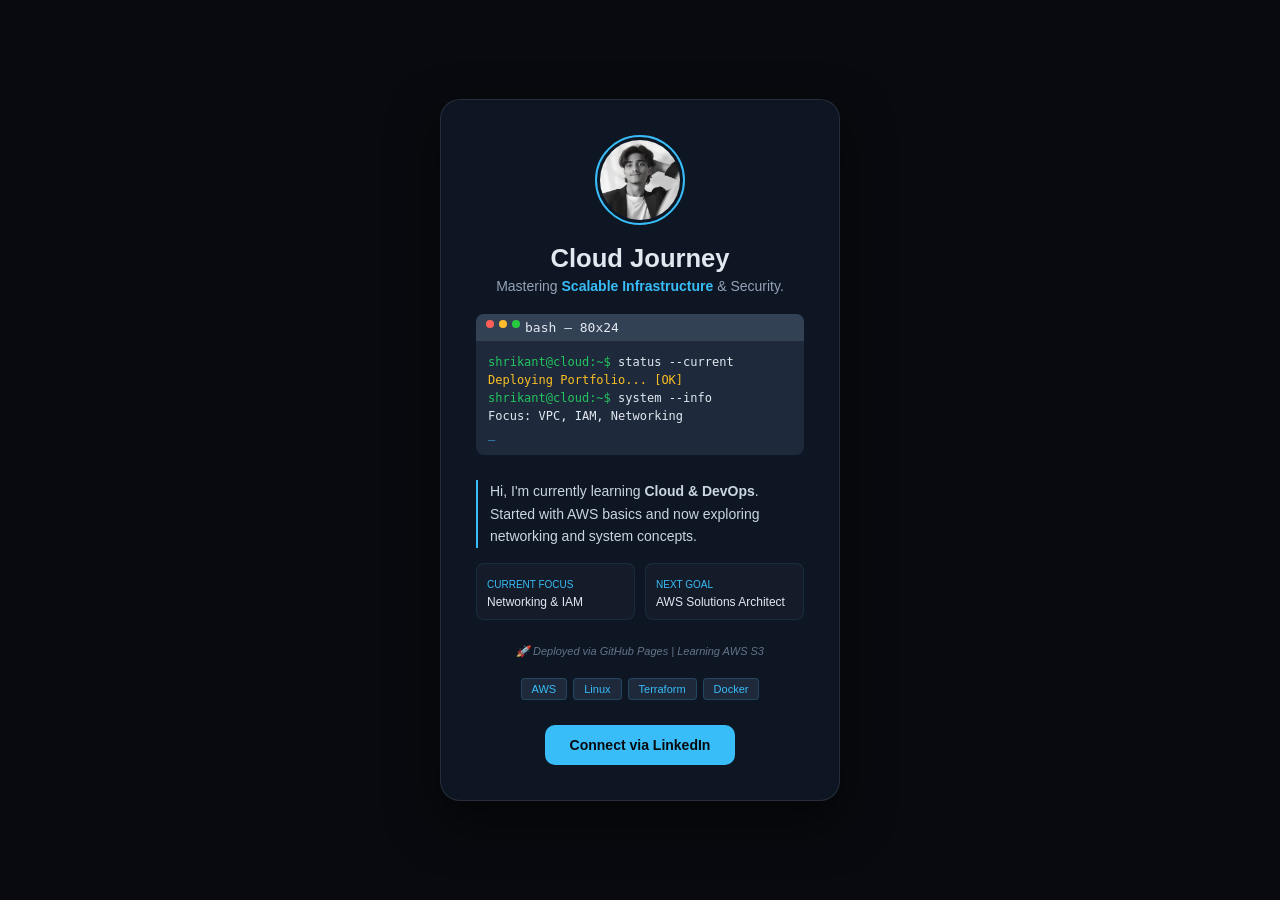
==== index.html @ 122cef23 "Update index.html" ====
<!DOCTYPE html>
<html lang="en">
<head>
    <meta charset="UTF-8">
    <meta name="viewport" content="width=device-width, initial-scale=1.0">
    <title>Shrikant | Cloud Journey</title>
    <link rel="stylesheet" href="style.css">
</head>
<body>

    <div class="glass-wrapper">
        <header>
            <div class="avatar">
                <img src="profile_pic.jpeg" alt="Shrikant Profile">
            </div>
            <h1>Cloud Journey</h1>
            <p>Mastering <span>Scalable Infrastructure</span> & Security.</p>
        </header>

        <div class="terminal">
            <div class="terminal-header">
                <span class="btn red"></span>
                <span class="btn yellow"></span>
                <span class="btn green"></span>
                <span class="title">bash — 80x24</span>
            </div>
            <div class="terminal-body">
                <p><span class="prompt">shrikant@cloud:~$</span> status --current</p>
                <p class="output success">Deploying Portfolio... [OK]</p>
                <p><span class="prompt">shrikant@cloud:~$</span> system --info</p>
                <p class="output">Focus: VPC, IAM, Networking</p>
                <span class="cursor">_</span>
            </div>
        </div>

        <div class="bio-content">
            <p class="about-me">
                Hi, I'm currently learning <strong>Cloud & DevOps</strong>. 
                Started with AWS basics and now exploring networking and system concepts.
            </p>
            
            <div class="learning-grid">
                <div class="goal-card">
                    <small>Current Focus</small>
                    <p>Networking & IAM</p>
                </div>
                <div class="goal-card">
                    <small>Next Goal</small>
                    <p>AWS Solutions Architect</p>
                </div>
            </div>
        </div>

        <div class="proof-footer">
            <p>🚀 Deployed via GitHub Pages | Learning AWS S3</p>
        </div>

        <div class="stack-container">
            <span class="badge">AWS</span>
            <span class="badge">Linux</span>
            <span class="badge">Terraform</span>
            <span class="badge">Docker</span>
        </div>

        <div class="action-area">
            <a href="https://www.linkedin.com/in/shrikant-wadikar-cloud" class="main-btn" target="_blank">
                Connect via LinkedIn
            </a>
        </div>
    </div>

</body>
</html>
---- style.css ----
/* Core Variables */
:root {
    --bg-color: #080a0f;
    --card-bg: rgba(17, 25, 40, 0.8);
    --primary-blue: #38bdf8;
    --text-main: #e2e8f0;
    --text-dim: #94a3b8;
}

* { margin: 0; padding: 0; box-sizing: border-box; }

body {
    background-color: var(--bg-color);
    font-family: 'Inter', -apple-system, sans-serif;
    color: var(--text-main);
    display: flex;
    justify-content: center;
    align-items: center;
    min-height: 100vh;
    padding: 20px;
}

.glass-wrapper {
    background: var(--card-bg);
    backdrop-filter: blur(12px);
    border: 1px solid rgba(255, 255, 255, 0.1);
    border-radius: 20px;
    padding: 35px;
    width: 100%;
    max-width: 400px;
    text-align: center;
    box-shadow: 0 20px 50px rgba(0,0,0,0.5);
}

/* Header & Avatar */
.avatar img {
    width: 90px;
    height: 90px;
    border-radius: 50%;
    border: 2px solid var(--primary-blue);
    padding: 3px;
    margin-bottom: 15px;
}

h1 { font-size: 1.6rem; margin-bottom: 5px; }
header p { color: var(--text-dim); font-size: 14px; margin-bottom: 20px; }
header p span { color: var(--primary-blue); font-weight: 600; }

/* Terminal Styles (Same as before but cleaner) */
.terminal {
    background: #1e293b;
    border-radius: 8px;
    text-align: left;
    margin-bottom: 25px;
    overflow: hidden;
    font-family: monospace;
}
.terminal-header { background: #334155; padding: 6px 10px; display: flex; gap: 5px; }
.btn { width: 8px; height: 8px; border-radius: 50%; }
.red { background: #ff5f56; } .yellow { background: #ffbd2e; } .green { background: #27c93f; }
.terminal-body { padding: 12px; font-size: 12px; line-height: 1.5; }
.prompt { color: #22c55e; }
.success { color: #fbbf24; }
.cursor { animation: blink 1s infinite; color: var(--primary-blue); }
@keyframes blink { 50% { opacity: 0; } }

/* NEW: Bio & Goals Section */
.bio-content { text-align: left; margin-bottom: 25px; }
.about-me { 
    font-size: 14px; 
    line-height: 1.6; 
    color: #cbd5e1; 
    margin-bottom: 15px;
    border-left: 2px solid var(--primary-blue);
    padding-left: 12px;
}

.learning-grid { display: grid; grid-template-columns: 1fr 1fr; gap: 10px; }
.goal-card { 
    background: rgba(255,255,255,0.03); 
    padding: 10px; 
    border-radius: 8px; 
    border: 1px solid rgba(56, 189, 248, 0.1);
}
.goal-card small { font-size: 10px; color: var(--primary-blue); text-transform: uppercase; }
.goal-card p { font-size: 12px; margin-top: 3px; font-weight: 500; }

/* Proof Footer */
.proof-footer { font-size: 11px; color: #64748b; margin-bottom: 20px; font-style: italic; }

/* Stack Badges */
.stack-container { display: flex; flex-wrap: wrap; gap: 6px; justify-content: center; margin-bottom: 25px; }
.badge { 
    background: #1e293b; 
    color: var(--primary-blue); 
    padding: 4px 10px; 
    border-radius: 4px; 
    font-size: 11px; 
    border: 1px solid rgba(56, 189, 248, 0.2);
    transition: 0.3s;
}
.badge:hover { background: var(--primary-blue); color: var(--bg-color); }

/* Main Button */
.main-btn {
    display: inline-block;
    background: var(--primary-blue);
    color: var(--bg-color);
    padding: 12px 25px;
    border-radius: 10px;
    text-decoration: none;
    font-weight: bold;
    font-size: 14px;
    transition: 0.3s;
}
.main-btn:hover { transform: translateY(-2px); box-shadow: 0 5px 15px rgba(56, 189, 248, 0.3); }
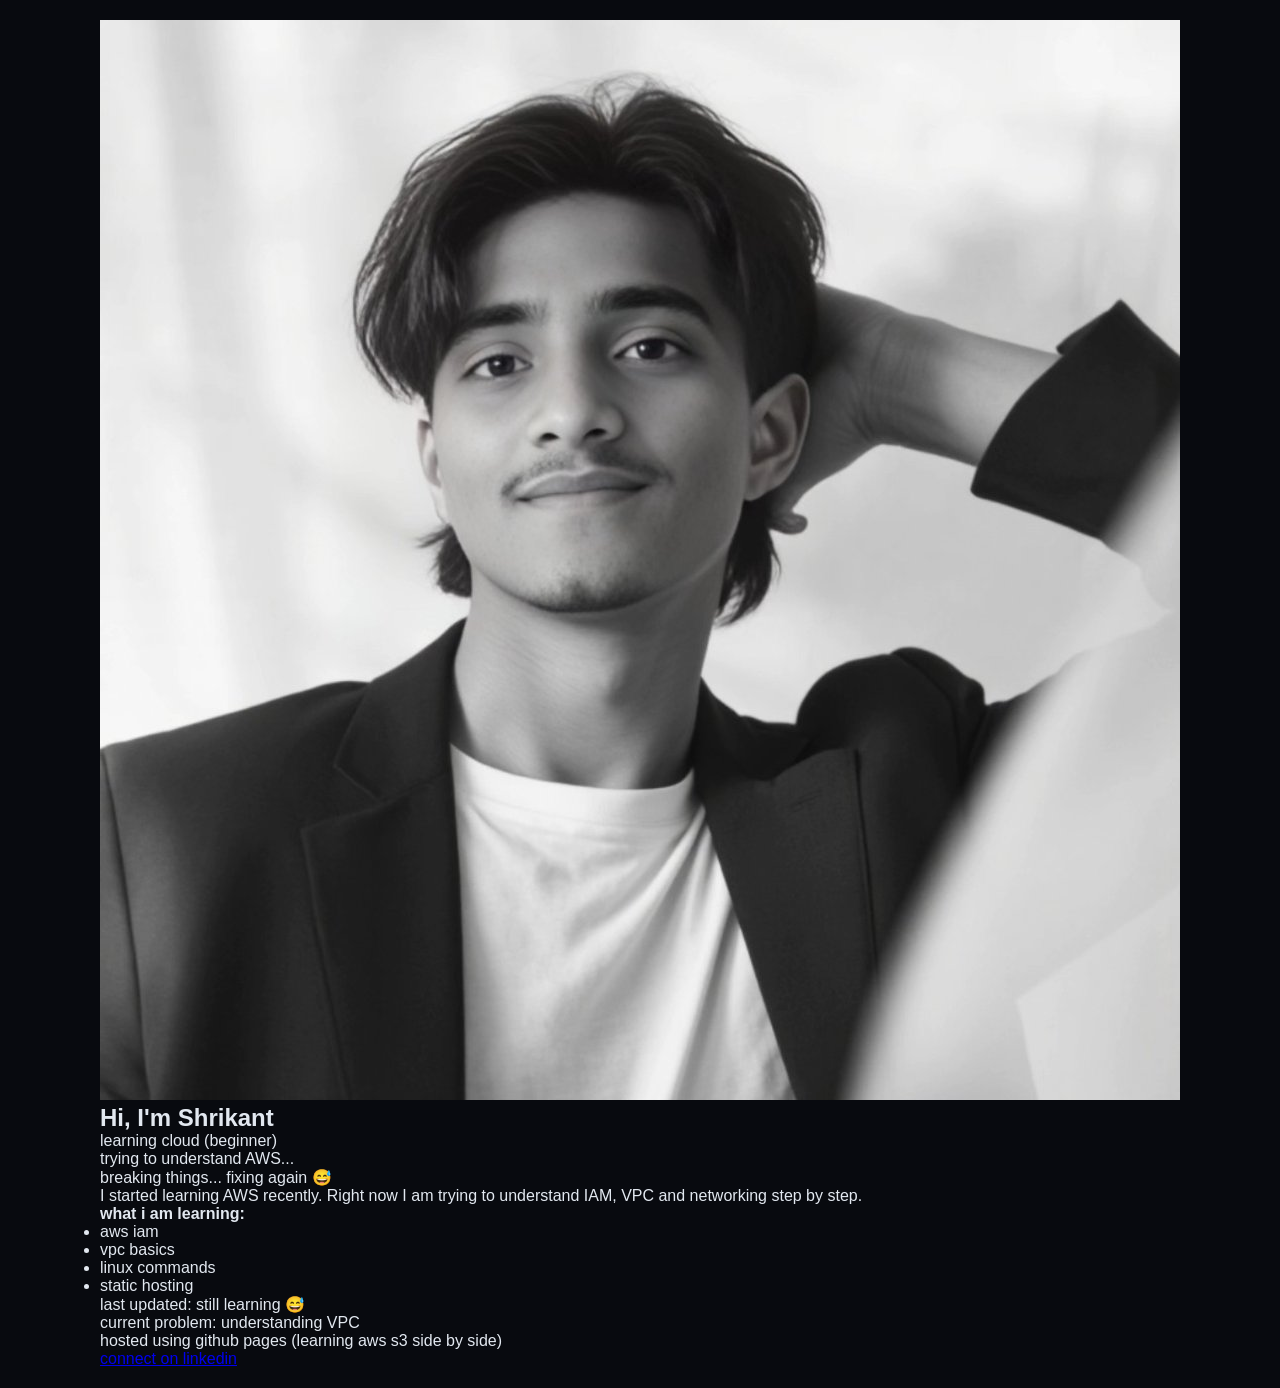
==== commit 3a971521: "Update index.html" ====
--- a/index.html
+++ b/index.html
@@ -1,73 +1,54 @@
 <!DOCTYPE html>
 <html lang="en">
 <head>
-    <meta charset="UTF-8">
-    <meta name="viewport" content="width=device-width, initial-scale=1.0">
-    <title>Shrikant | Cloud Journey</title>
-    <link rel="stylesheet" href="style.css">
+<meta charset="UTF-8">
+<meta name="viewport" content="width=device-width, initial-scale=1.0">
+<title>My Cloud Journey</title>
+<link rel="stylesheet" href="style.css">
 </head>
+
 <body>
 
-    <div class="glass-wrapper">
-        <header>
-            <div class="avatar">
-                <img src="profile_pic.jpeg" alt="Shrikant Profile">
-            </div>
-            <h1>Cloud Journey</h1>
-            <p>Mastering <span>Scalable Infrastructure</span> & Security.</p>
-        </header>
+<div class="container">
 
-        <div class="terminal">
-            <div class="terminal-header">
-                <span class="btn red"></span>
-                <span class="btn yellow"></span>
-                <span class="btn green"></span>
-                <span class="title">bash — 80x24</span>
-            </div>
-            <div class="terminal-body">
-                <p><span class="prompt">shrikant@cloud:~$</span> status --current</p>
-                <p class="output success">Deploying Portfolio... [OK]</p>
-                <p><span class="prompt">shrikant@cloud:~$</span> system --info</p>
-                <p class="output">Focus: VPC, IAM, Networking</p>
-                <span class="cursor">_</span>
-            </div>
-        </div>
+    <img src="profile_pic.jpeg" alt="profile" class="profile">
 
-        <div class="bio-content">
-            <p class="about-me">
-                Hi, I'm currently learning <strong>Cloud & DevOps</strong>. 
-                Started with AWS basics and now exploring networking and system concepts.
-            </p>
-            
-            <div class="learning-grid">
-                <div class="goal-card">
-                    <small>Current Focus</small>
-                    <p>Networking & IAM</p>
-                </div>
-                <div class="goal-card">
-                    <small>Next Goal</small>
-                    <p>AWS Solutions Architect</p>
-                </div>
-            </div>
-        </div>
+    <h2>Hi, I'm Shrikant</h2>
+    <p class="title">learning cloud (beginner)</p>
 
-        <div class="proof-footer">
-            <p>🚀 Deployed via GitHub Pages | Learning AWS S3</p>
-        </div>
+    <div class="box">
+        <p>trying to understand AWS...</p>
+        <p>breaking things... fixing again 😅</p>
+    </div>
 
-        <div class="stack-container">
-            <span class="badge">AWS</span>
-            <span class="badge">Linux</span>
-            <span class="badge">Terraform</span>
-            <span class="badge">Docker</span>
-        </div>
+    <p class="about">
+        I started learning AWS recently. Right now I am trying to understand IAM, VPC and networking step by step.
+    </p>
 
-        <div class="action-area">
-            <a href="https://www.linkedin.com/in/shrikant-wadikar-cloud" class="main-btn" target="_blank">
-                Connect via LinkedIn
-            </a>
-        </div>
+    <div class="learning">
+        <p><b>what i am learning:</b></p>
+        <ul>
+            <li>aws iam</li>
+            <li>vpc basics</li>
+            <li>linux commands</li>
+            <li>static hosting</li>
+        </ul>
     </div>
+
+    <div class="fun">
+        <p>last updated: still learning 😅</p>
+        <p>current problem: understanding VPC</p>
+    </div>
+
+    <p class="proof">
+        hosted using github pages (learning aws s3 side by side)
+    </p>
+
+    <a href="https://www.linkedin.com/in/shrikant-wadikar-cloud" target="_blank" class="btn">
+        connect on linkedin
+    </a>
+
+</div>
 
 </body>
 </html>
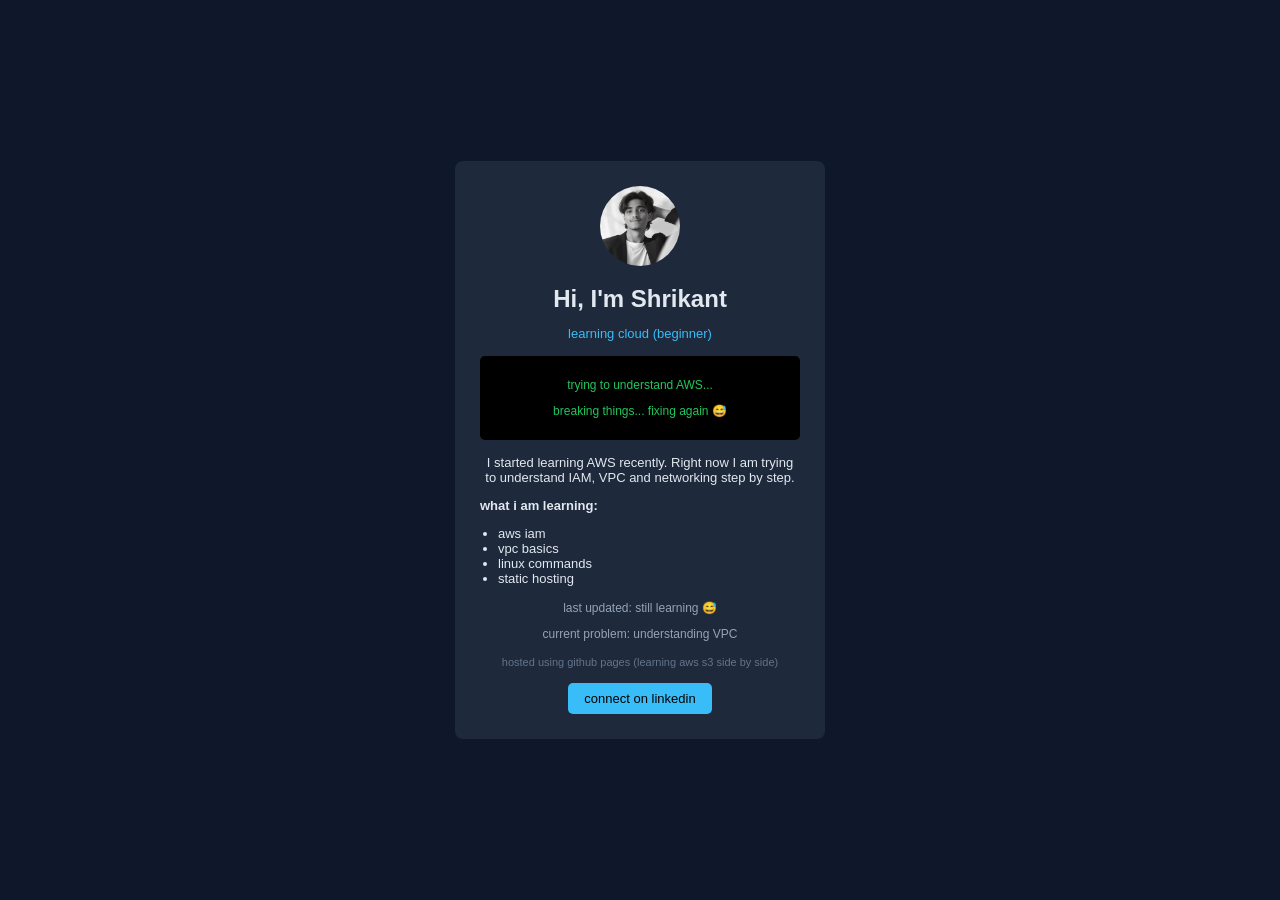
==== commit 4b0327fd: "Update index.html" ====
--- a/index.html
+++ b/index.html
@@ -4,7 +4,7 @@
 <meta charset="UTF-8">
 <meta name="viewport" content="width=device-width, initial-scale=1.0">
 <title>My Cloud Journey</title>
-<link rel="stylesheet" href="style.css">
+<link rel="stylesheet" href="./style.css">
 </head>
 
 <body>
--- a/style.css
+++ b/style.css
@@ -1,116 +1,81 @@
-/* Core Variables */
-:root {
-    --bg-color: #080a0f;
-    --card-bg: rgba(17, 25, 40, 0.8);
-    --primary-blue: #38bdf8;
-    --text-main: #e2e8f0;
-    --text-dim: #94a3b8;
-}
-
-* { margin: 0; padding: 0; box-sizing: border-box; }
-
 body {
-    background-color: var(--bg-color);
-    font-family: 'Inter', -apple-system, sans-serif;
-    color: var(--text-main);
+    margin: 0;
+    font-family: Arial, sans-serif;
+    background-color: #0f172a;
+    color: #e2e8f0;
     display: flex;
     justify-content: center;
     align-items: center;
-    min-height: 100vh;
-    padding: 20px;
+    height: 100vh;
 }
 
-.glass-wrapper {
-    background: var(--card-bg);
-    backdrop-filter: blur(12px);
-    border: 1px solid rgba(255, 255, 255, 0.1);
-    border-radius: 20px;
-    padding: 35px;
-    width: 100%;
-    max-width: 400px;
+.container {
+    background-color: #1e293b;
+    padding: 25px;
+    border-radius: 8px;
+    width: 320px;
     text-align: center;
-    box-shadow: 0 20px 50px rgba(0,0,0,0.5);
 }
 
-/* Header & Avatar */
-.avatar img {
-    width: 90px;
-    height: 90px;
+.profile {
+    width: 80px;
+    height: 80px;
     border-radius: 50%;
-    border: 2px solid var(--primary-blue);
-    padding: 3px;
+    margin-bottom: 10px;
+}
+
+h2 {
+    margin: 5px 0;
+}
+
+.title {
+    font-size: 13px;
+    color: #38bdf8;
     margin-bottom: 15px;
 }
 
-h1 { font-size: 1.6rem; margin-bottom: 5px; }
-header p { color: var(--text-dim); font-size: 14px; margin-bottom: 20px; }
-header p span { color: var(--primary-blue); font-weight: 600; }
-
-/* Terminal Styles (Same as before but cleaner) */
-.terminal {
-    background: #1e293b;
-    border-radius: 8px;
-    text-align: left;
-    margin-bottom: 25px;
-    overflow: hidden;
-    font-family: monospace;
-}
-.terminal-header { background: #334155; padding: 6px 10px; display: flex; gap: 5px; }
-.btn { width: 8px; height: 8px; border-radius: 50%; }
-.red { background: #ff5f56; } .yellow { background: #ffbd2e; } .green { background: #27c93f; }
-.terminal-body { padding: 12px; font-size: 12px; line-height: 1.5; }
-.prompt { color: #22c55e; }
-.success { color: #fbbf24; }
-.cursor { animation: blink 1s infinite; color: var(--primary-blue); }
-@keyframes blink { 50% { opacity: 0; } }
-
-/* NEW: Bio & Goals Section */
-.bio-content { text-align: left; margin-bottom: 25px; }
-.about-me { 
-    font-size: 14px; 
-    line-height: 1.6; 
-    color: #cbd5e1; 
+.box {
+    background: black;
+    color: #22c55e;
+    padding: 10px;
+    font-size: 12px;
+    border-radius: 5px;
     margin-bottom: 15px;
-    border-left: 2px solid var(--primary-blue);
-    padding-left: 12px;
 }
 
-.learning-grid { display: grid; grid-template-columns: 1fr 1fr; gap: 10px; }
-.goal-card { 
-    background: rgba(255,255,255,0.03); 
-    padding: 10px; 
-    border-radius: 8px; 
-    border: 1px solid rgba(56, 189, 248, 0.1);
+.about {
+    font-size: 13px;
+    margin-bottom: 10px;
 }
-.goal-card small { font-size: 10px; color: var(--primary-blue); text-transform: uppercase; }
-.goal-card p { font-size: 12px; margin-top: 3px; font-weight: 500; }
 
-/* Proof Footer */
-.proof-footer { font-size: 11px; color: #64748b; margin-bottom: 20px; font-style: italic; }
+.learning {
+    text-align: left;
+    font-size: 13px;
+    margin-bottom: 15px;
+}
 
-/* Stack Badges */
-.stack-container { display: flex; flex-wrap: wrap; gap: 6px; justify-content: center; margin-bottom: 25px; }
-.badge { 
-    background: #1e293b; 
-    color: var(--primary-blue); 
-    padding: 4px 10px; 
-    border-radius: 4px; 
-    font-size: 11px; 
-    border: 1px solid rgba(56, 189, 248, 0.2);
-    transition: 0.3s;
+.learning ul {
+    padding-left: 18px;
 }
-.badge:hover { background: var(--primary-blue); color: var(--bg-color); }
 
-/* Main Button */
-.main-btn {
+.fun {
+    font-size: 12px;
+    color: #94a3b8;
+    margin-bottom: 15px;
+}
+
+.proof {
+    font-size: 11px;
+    color: #64748b;
+    margin-bottom: 15px;
+}
+
+.btn {
     display: inline-block;
-    background: var(--primary-blue);
-    color: var(--bg-color);
-    padding: 12px 25px;
-    border-radius: 10px;
+    padding: 8px 16px;
+    background-color: #38bdf8;
+    color: black;
     text-decoration: none;
-    font-weight: bold;
-    font-size: 14px;
-    transition: 0.3s;
+    border-radius: 5px;
+    font-size: 13px;
 }
-.main-btn:hover { transform: translateY(-2px); box-shadow: 0 5px 15px rgba(56, 189, 248, 0.3); }
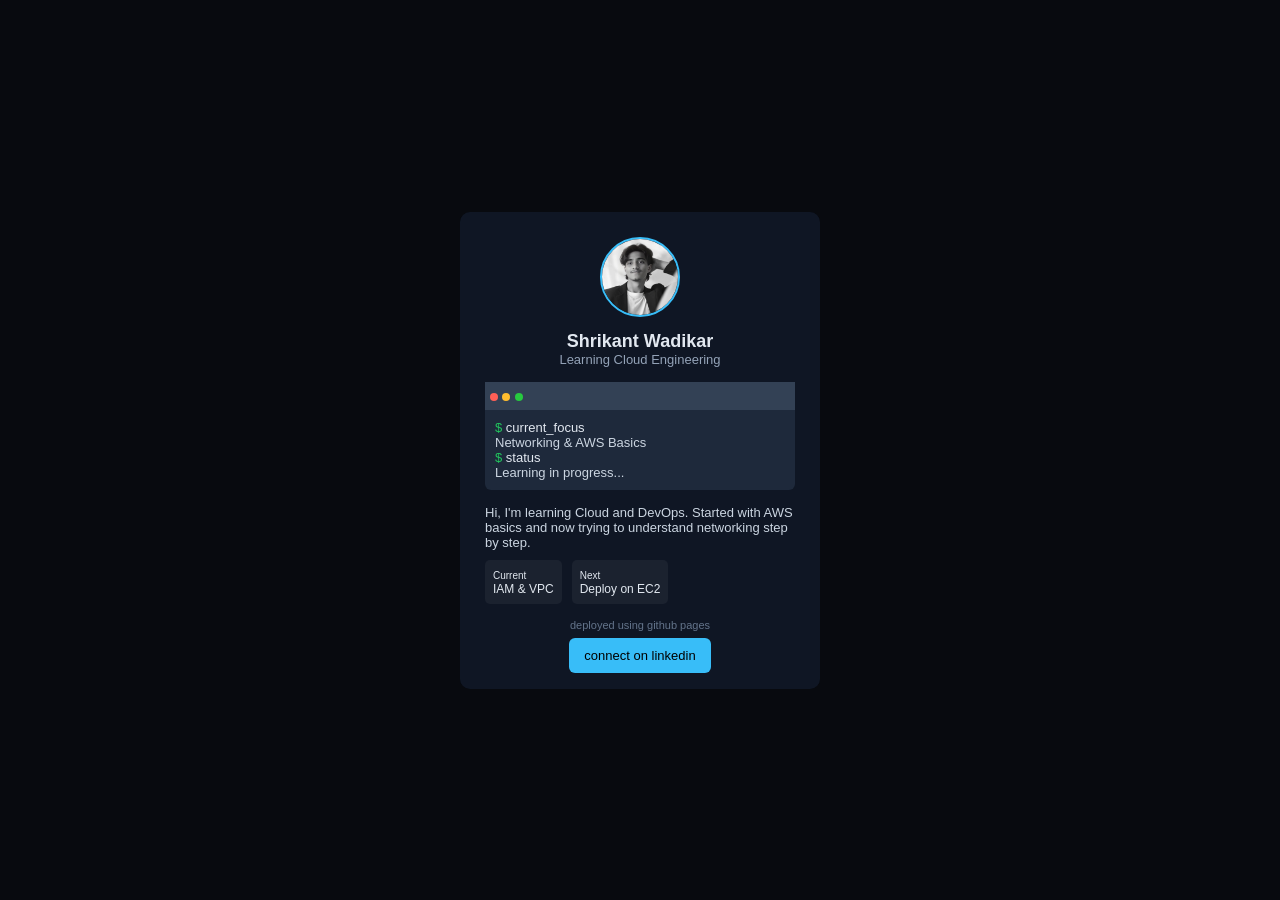
==== commit 8634b27e: "Update index.html" ====
--- a/index.html
+++ b/index.html
@@ -1,52 +1,71 @@
 <!DOCTYPE html>
 <html lang="en">
 <head>
-<meta charset="UTF-8">
-<meta name="viewport" content="width=device-width, initial-scale=1.0">
-<title>My Cloud Journey</title>
-<link rel="stylesheet" href="./style.css">
+    <meta charset="UTF-8">
+    <meta name="viewport" content="width=device-width, initial-scale=1.0">
+    <title>Cloud Journey</title>
+
+    <!-- IMPORTANT CSS LINK -->
+    <link rel="stylesheet" href="./style.css">
 </head>
 
 <body>
 
-<div class="container">
+<div class="glass-wrapper">
 
-    <img src="profile_pic.jpeg" alt="profile" class="profile">
+    <header>
+        <div class="avatar">
+            <img src="./profile_pic.jpeg" alt="Shrikant">
+        </div>
 
-    <h2>Hi, I'm Shrikant</h2>
-    <p class="title">learning cloud (beginner)</p>
+        <h1>Shrikant Wadikar</h1>
+        <p>Learning Cloud Engineering</p>
+    </header>
 
-    <div class="box">
-        <p>trying to understand AWS...</p>
-        <p>breaking things... fixing again 😅</p>
+    <div class="terminal">
+        <div class="terminal-header">
+            <span class="btn red"></span>
+            <span class="btn yellow"></span>
+            <span class="btn green"></span>
+        </div>
+
+        <div class="terminal-body">
+            <p><span class="prompt">$</span> current_focus</p>
+            <p class="output">Networking & AWS Basics</p>
+
+            <p><span class="prompt">$</span> status</p>
+            <p class="output">Learning in progress...</p>
+        </div>
     </div>
 
-    <p class="about">
-        I started learning AWS recently. Right now I am trying to understand IAM, VPC and networking step by step.
-    </p>
+    <div class="bio-content">
+        <p class="about-me">
+            Hi, I'm learning Cloud and DevOps. 
+            Started with AWS basics and now trying to understand networking step by step.
+        </p>
 
-    <div class="learning">
-        <p><b>what i am learning:</b></p>
-        <ul>
-            <li>aws iam</li>
-            <li>vpc basics</li>
-            <li>linux commands</li>
-            <li>static hosting</li>
-        </ul>
+        <div class="learning-grid">
+            <div class="goal-card">
+                <small>Current</small>
+                <p>IAM & VPC</p>
+            </div>
+
+            <div class="goal-card">
+                <small>Next</small>
+                <p>Deploy on EC2</p>
+            </div>
+        </div>
     </div>
 
-    <div class="fun">
-        <p>last updated: still learning 😅</p>
-        <p>current problem: understanding VPC</p>
+    <div class="proof-footer">
+        deployed using github pages
     </div>
 
-    <p class="proof">
-        hosted using github pages (learning aws s3 side by side)
-    </p>
-
-    <a href="https://www.linkedin.com/in/shrikant-wadikar-cloud" target="_blank" class="btn">
-        connect on linkedin
-    </a>
+    <div class="action-area">
+        <a href="https://www.linkedin.com/in/shrikant-wadikar-cloud" class="main-btn" target="_blank">
+            connect on linkedin
+        </a>
+    </div>
 
 </div>
 
--- a/style.css
+++ b/style.css
@@ -1,81 +1,133 @@
+:root {
+    --bg-color: #080a0f;
+    --card-bg: rgba(17, 25, 40, 0.85);
+    --primary-blue: #38bdf8;
+    --text-main: #e2e8f0;
+    --text-dim: #94a3b8;
+}
+
+* {
+    margin: 0;
+    padding: 0;
+    box-sizing: border-box;
+}
+
 body {
-    margin: 0;
+    background-color: var(--bg-color);
     font-family: Arial, sans-serif;
-    background-color: #0f172a;
-    color: #e2e8f0;
+    color: var(--text-main);
     display: flex;
     justify-content: center;
     align-items: center;
-    height: 100vh;
+    min-height: 100vh;
 }
 
-.container {
-    background-color: #1e293b;
+/* card */
+.glass-wrapper {
+    background: var(--card-bg);
+    backdrop-filter: blur(4px);
+    border-radius: 10px;
     padding: 25px;
-    border-radius: 8px;
-    width: 320px;
+    width: 100%;
+    max-width: 360px;
     text-align: center;
 }
 
-.profile {
+/* avatar */
+.avatar img {
     width: 80px;
     height: 80px;
     border-radius: 50%;
+    border: 2px solid var(--primary-blue);
     margin-bottom: 10px;
 }
 
-h2 {
-    margin: 5px 0;
+/* heading */
+h1 {
+    font-size: 18px;
 }
 
-.title {
-    font-size: 13px;
-    color: #38bdf8;
-    margin-bottom: 15px;
-}
-
-.box {
-    background: black;
-    color: #22c55e;
-    padding: 10px;
-    font-size: 12px;
-    border-radius: 5px;
-    margin-bottom: 15px;
-}
-
-.about {
-    font-size: 13px;
-    margin-bottom: 10px;
-}
-
-.learning {
-    text-align: left;
+header p {
+    color: var(--text-dim);
     font-size: 13px;
     margin-bottom: 15px;
 }
 
-.learning ul {
-    padding-left: 18px;
+/* terminal */
+.terminal {
+    background: #1e293b;
+    border-radius: 6px;
+    margin-bottom: 15px;
+    text-align: left;
 }
 
-.fun {
-    font-size: 12px;
-    color: #94a3b8;
+.terminal-header {
+    background: #334155;
+    padding: 5px;
+}
+
+.btn {
+    width: 8px;
+    height: 8px;
+    border-radius: 50%;
+    display: inline-block;
+}
+
+.red { background: #ff5f56; }
+.yellow { background: #ffbd2e; }
+.green { background: #27c93f; }
+
+.terminal-body {
+    padding: 10px;
+    font-size: 13px;
+}
+
+.prompt {
+    color: #22c55e;
+}
+
+.output {
+    color: #cbd5e1;
+}
+
+/* bio */
+.bio-content {
+    text-align: left;
     margin-bottom: 15px;
 }
 
-.proof {
+.about-me {
+    font-size: 13px;
+    color: #cbd5e1;
+    margin-bottom: 10px;
+}
+
+/* grid */
+.learning-grid {
+    display: flex;
+    gap: 10px;
+}
+
+.goal-card {
+    background: rgba(255,255,255,0.05);
+    padding: 8px;
+    border-radius: 5px;
+    font-size: 12px;
+}
+
+/* footer */
+.proof-footer {
     font-size: 11px;
     color: #64748b;
     margin-bottom: 15px;
 }
 
-.btn {
-    display: inline-block;
-    padding: 8px 16px;
-    background-color: #38bdf8;
-    color: black;
+/* button */
+.main-btn {
+    background: var(--primary-blue);
+    color: #000;
+    padding: 10px 15px;
+    border-radius: 6px;
     text-decoration: none;
-    border-radius: 5px;
     font-size: 13px;
 }
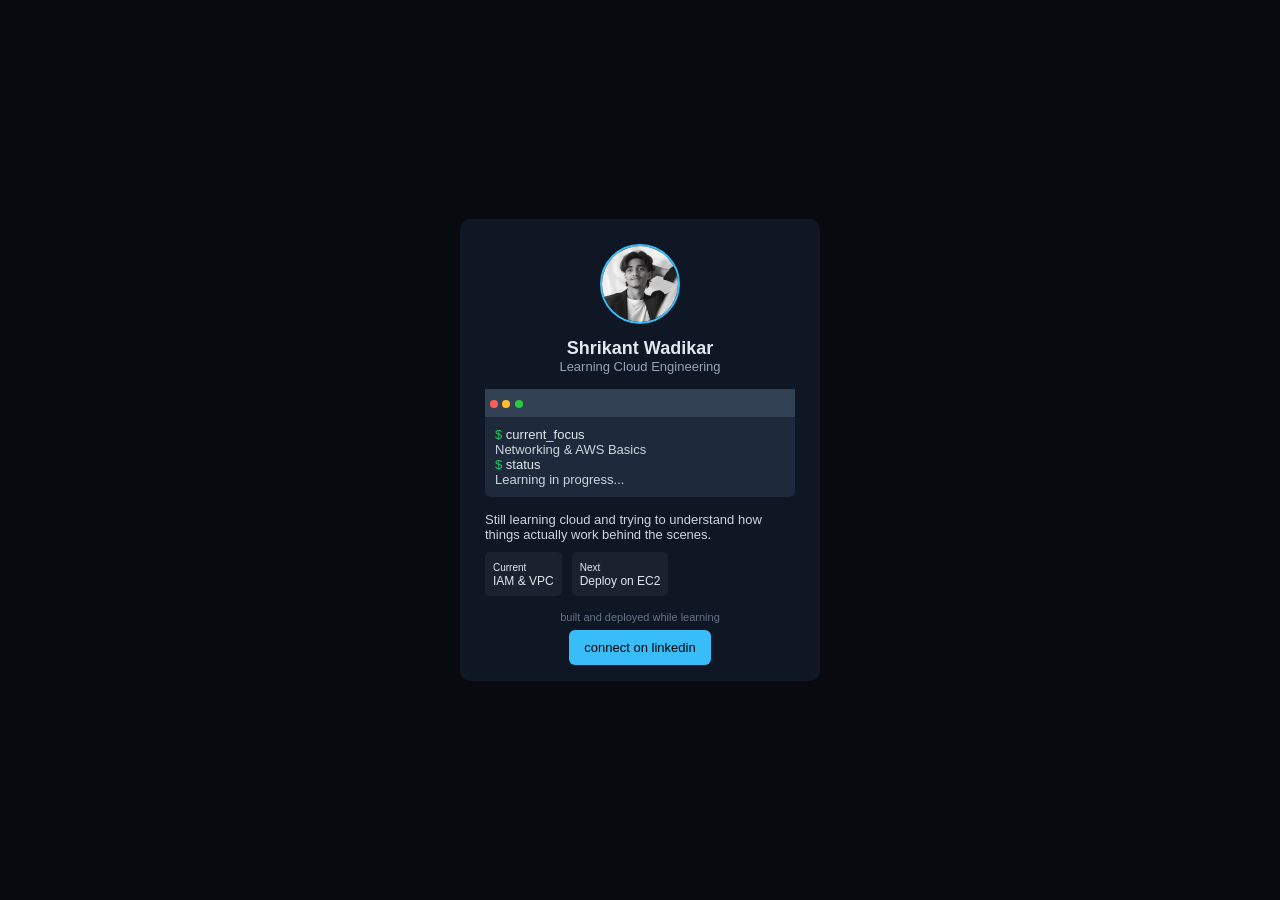
==== commit d6850337: "Update index.html" ====
--- a/index.html
+++ b/index.html
@@ -5,8 +5,7 @@
     <meta name="viewport" content="width=device-width, initial-scale=1.0">
     <title>Cloud Journey</title>
 
-    <!-- IMPORTANT CSS LINK -->
-    <link rel="stylesheet" href="./style.css">
+    <link rel="stylesheet" href="style.css">
 </head>
 
 <body>
@@ -15,7 +14,7 @@
 
     <header>
         <div class="avatar">
-            <img src="./profile_pic.jpeg" alt="Shrikant">
+            <img src="profile_pic.jpeg" alt="Shrikant">
         </div>
 
         <h1>Shrikant Wadikar</h1>
@@ -40,8 +39,7 @@
 
     <div class="bio-content">
         <p class="about-me">
-            Hi, I'm learning Cloud and DevOps. 
-            Started with AWS basics and now trying to understand networking step by step.
+            Still learning cloud and trying to understand how things actually work behind the scenes.
         </p>
 
         <div class="learning-grid">
@@ -58,7 +56,7 @@
     </div>
 
     <div class="proof-footer">
-        deployed using github pages
+        built and deployed while learning
     </div>
 
     <div class="action-area">
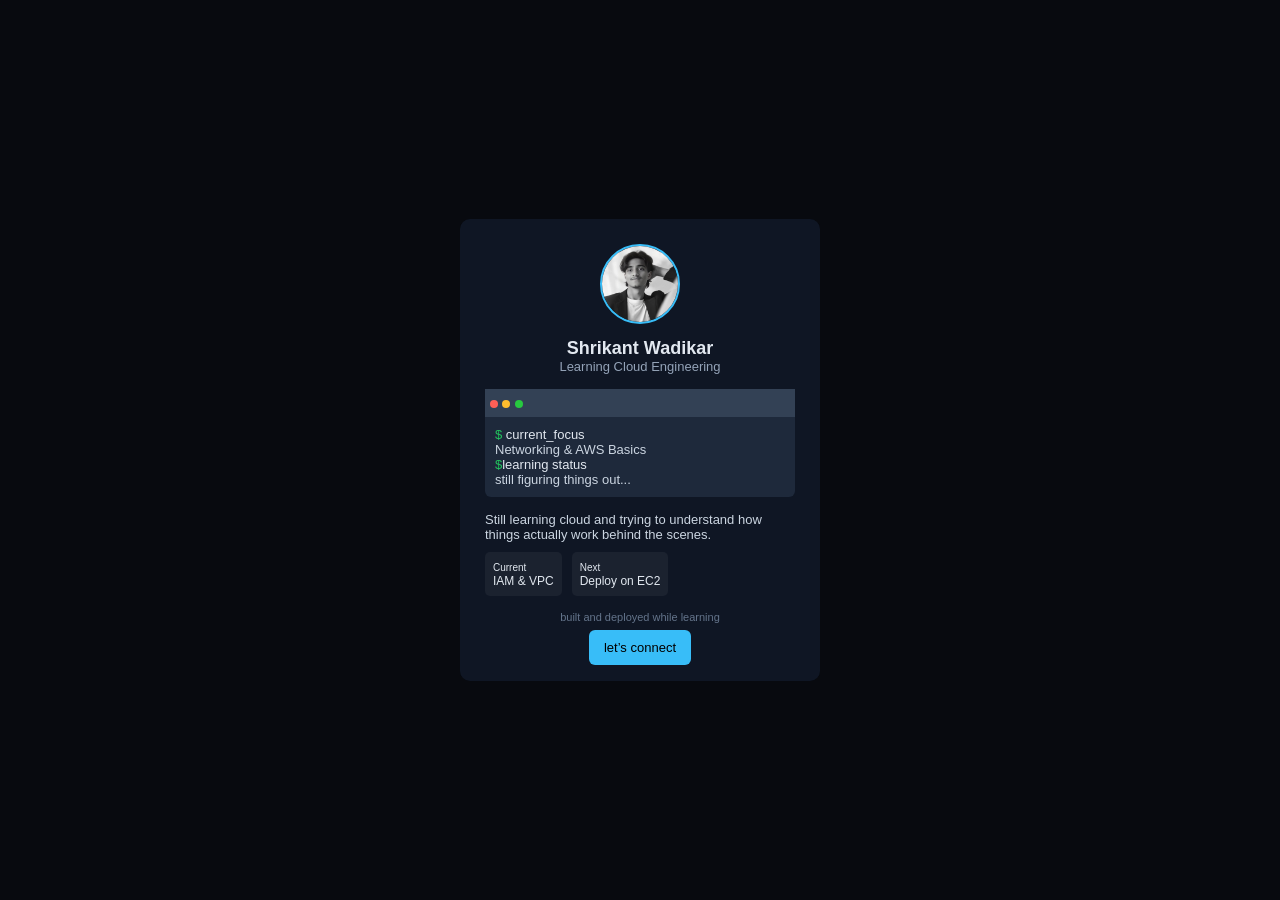
==== commit bd830a2e: "Update index.html" ====
--- a/index.html
+++ b/index.html
@@ -32,8 +32,8 @@
             <p><span class="prompt">$</span> current_focus</p>
             <p class="output">Networking & AWS Basics</p>
 
-            <p><span class="prompt">$</span> status</p>
-            <p class="output">Learning in progress...</p>
+            <p><span class="prompt">$</span>learning status</p>
+            <p class="output">still figuring things out...</p>
         </div>
     </div>
 
@@ -61,7 +61,7 @@
 
     <div class="action-area">
         <a href="https://www.linkedin.com/in/shrikant-wadikar-cloud" class="main-btn" target="_blank">
-            connect on linkedin
+            let’s connect
         </a>
     </div>
 
